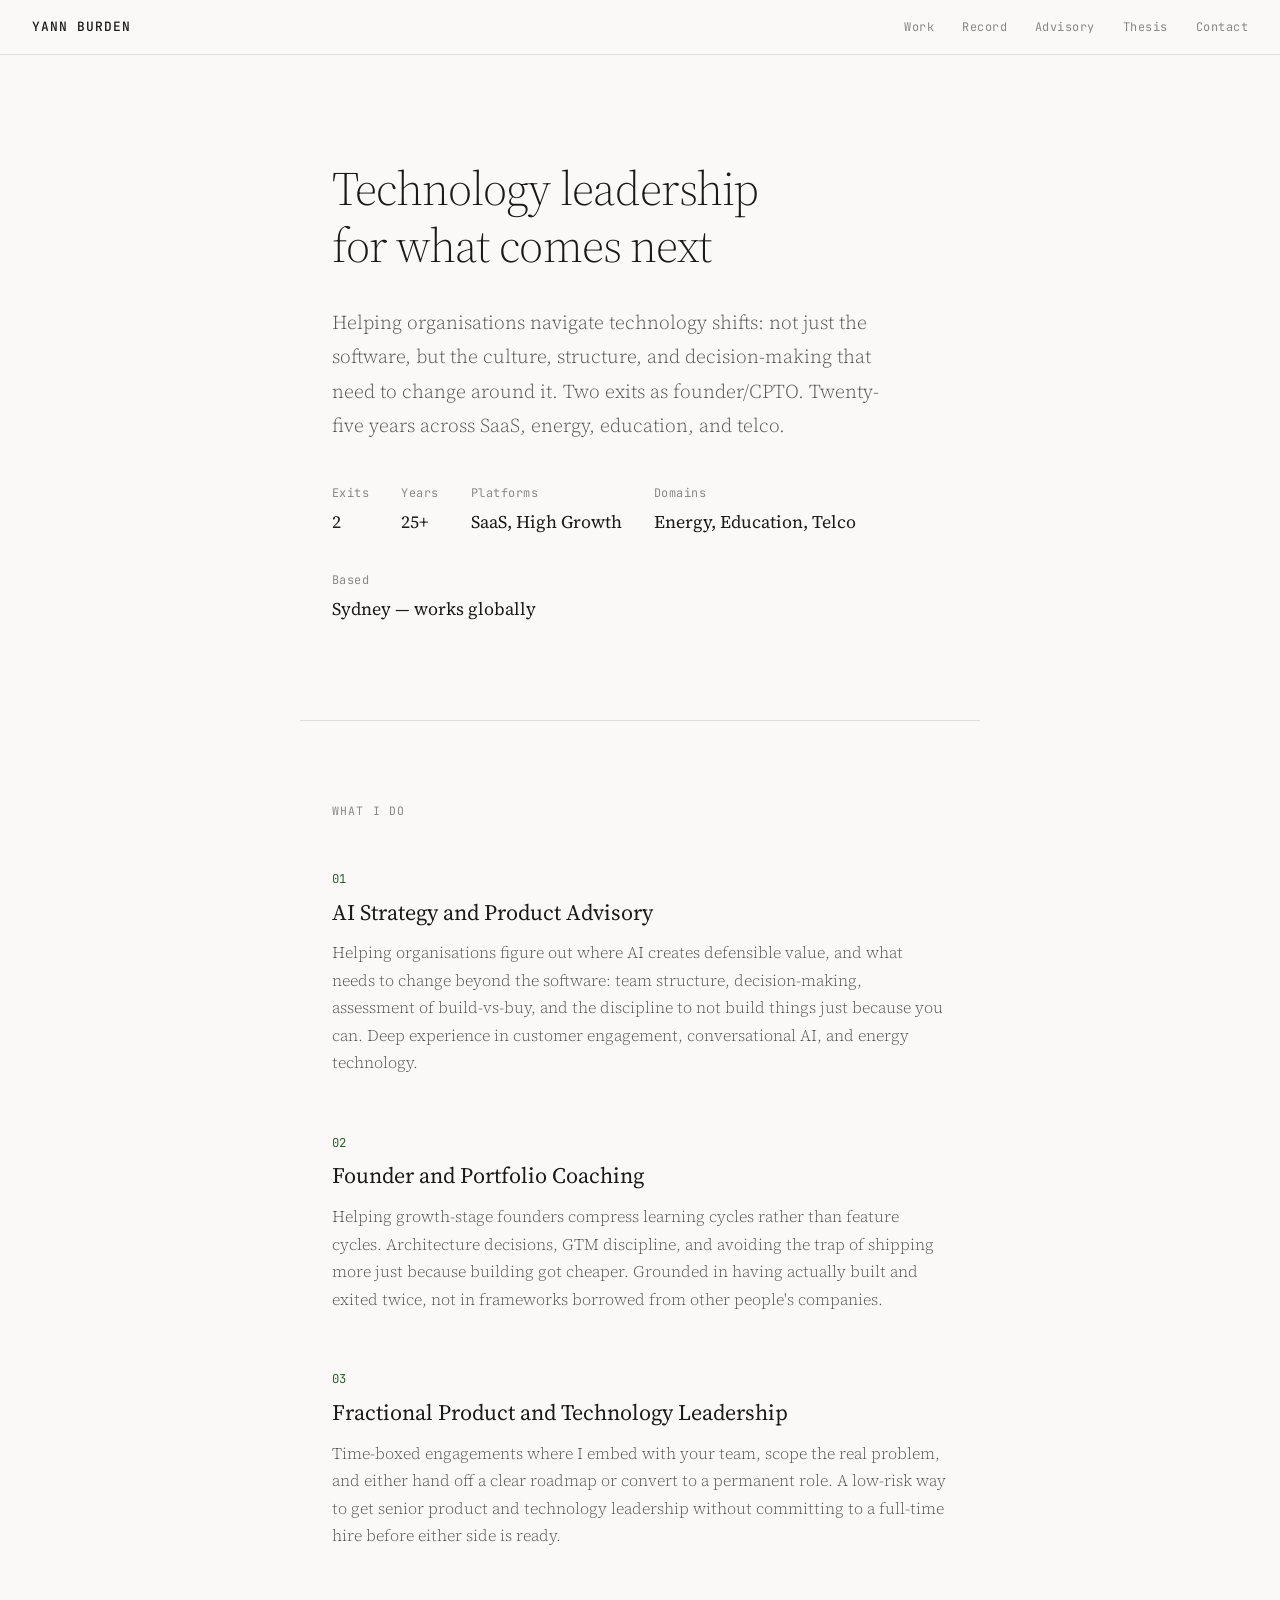
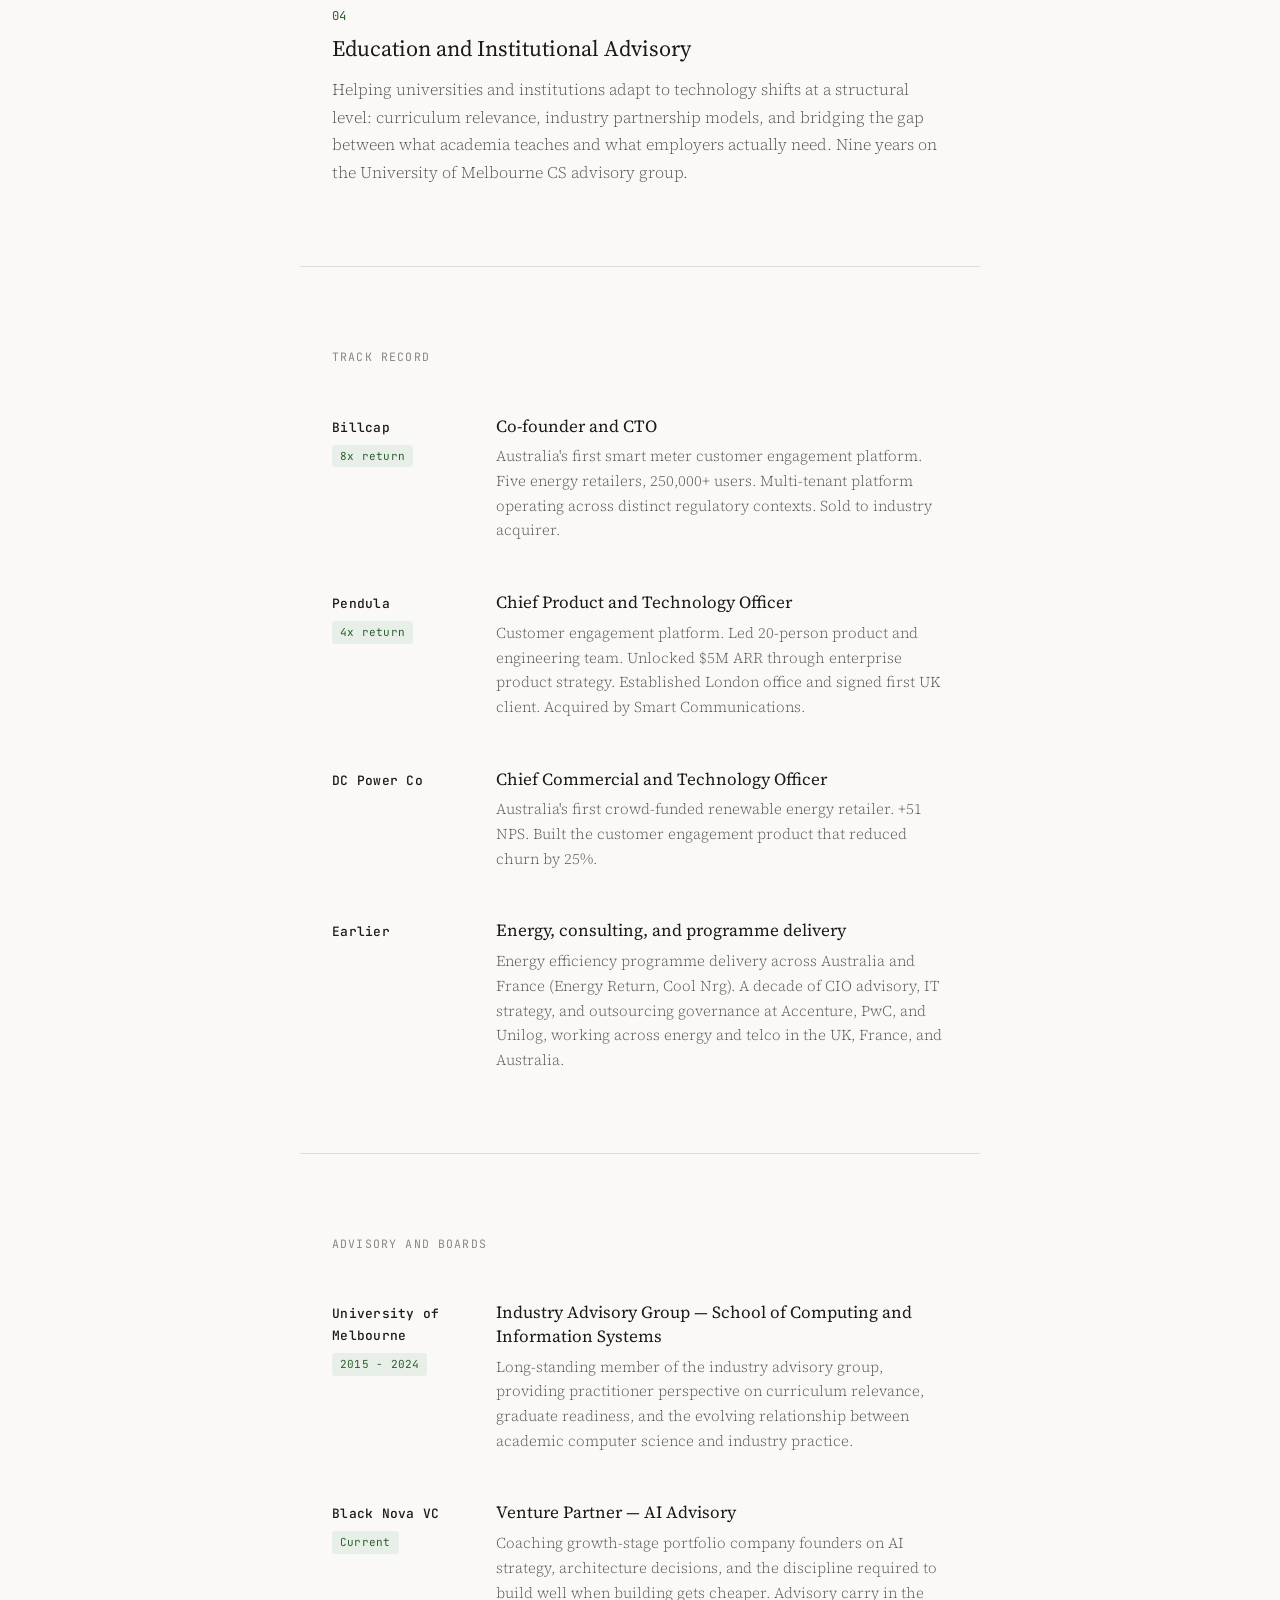
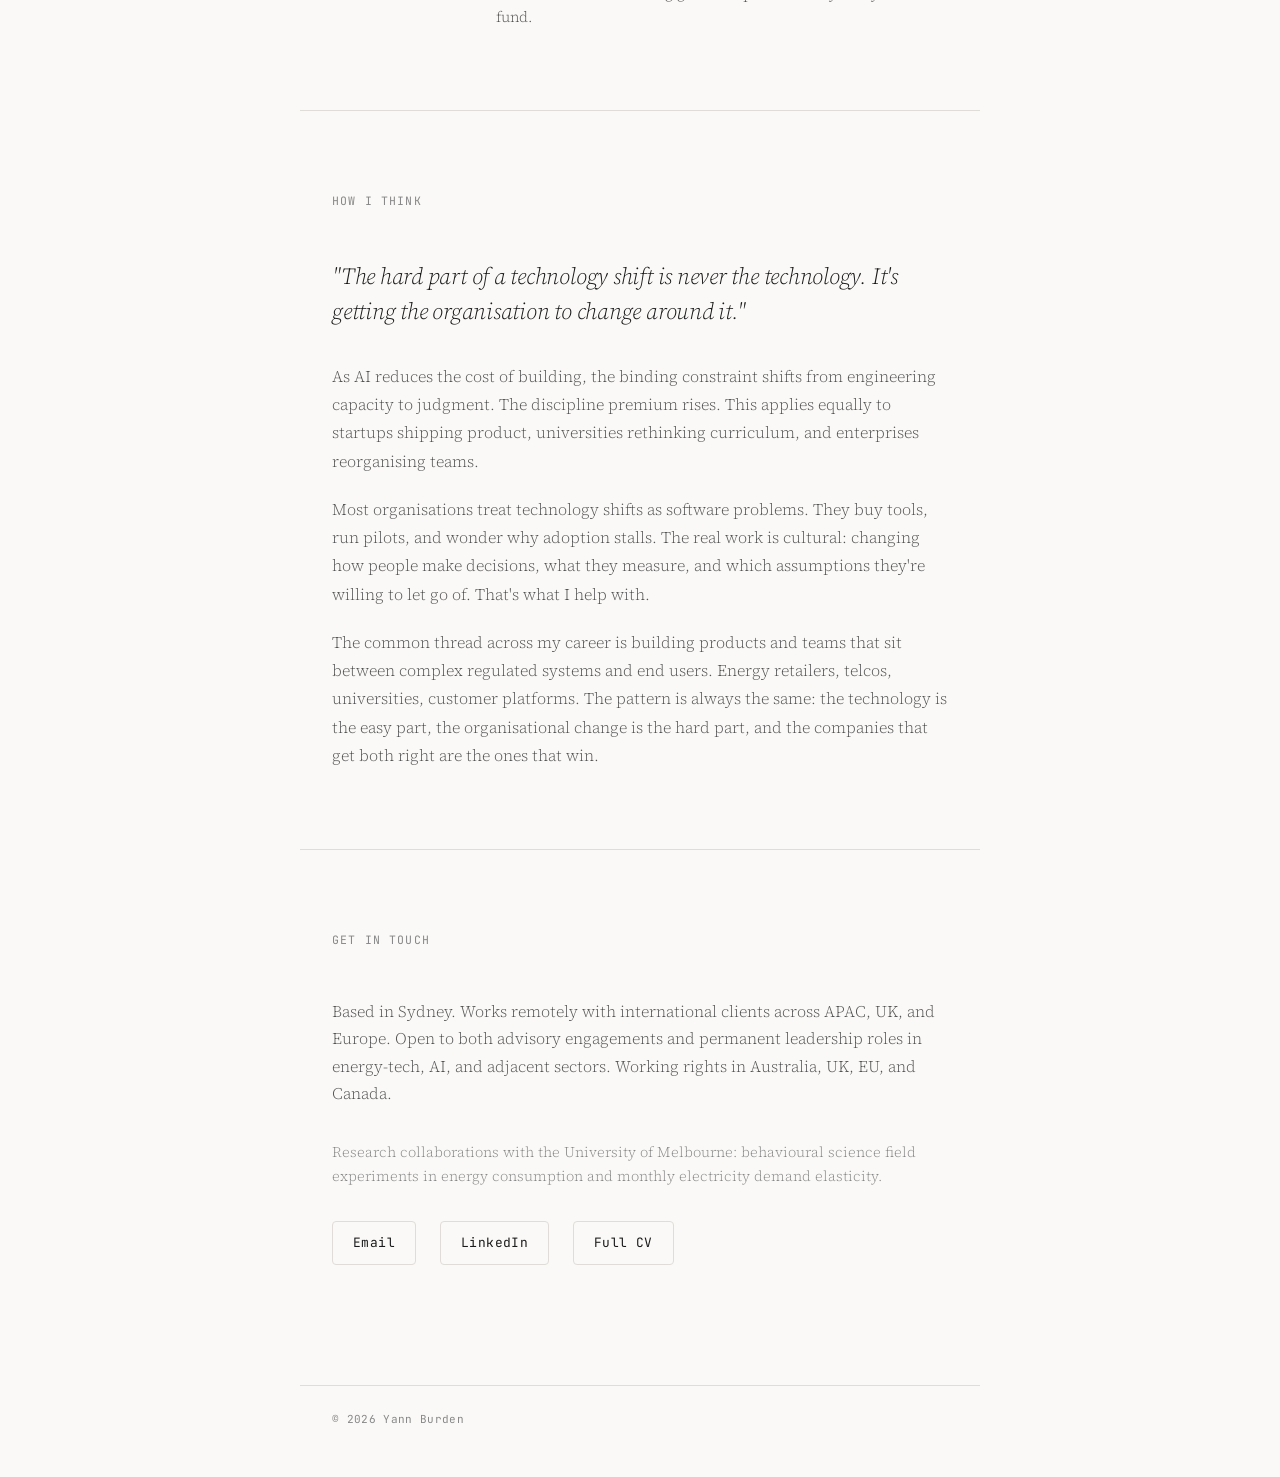
==== index.html @ 2b32b009 "Initial commit: website and data-driven CV" ====
<!DOCTYPE html>
<html lang="en">
<head>
<meta charset="UTF-8">
<meta name="viewport" content="width=device-width, initial-scale=1.0">
<title>Yann Burden — Technology Leadership</title>
<link href="https://fonts.googleapis.com/css2?family=Source+Serif+4:ital,opsz,wght@0,8..60,300;0,8..60,400;0,8..60,600;1,8..60,300;1,8..60,400&family=JetBrains+Mono:wght@400;500&display=swap" rel="stylesheet">
<style>
  :root {
    --fg: #1a1a1a;
    --fg-secondary: #555;
    --fg-tertiary: #888;
    --bg: #faf9f7;
    --bg-card: #f2f0ec;
    --accent: #2c5f2d;
    --accent-light: #e8efe8;
    --border: #e0ddd8;
    --serif: 'Source Serif 4', Georgia, serif;
    --mono: 'JetBrains Mono', 'SF Mono', monospace;
    --max-w: 680px;
    --space-unit: 8px;
  }

  * { margin: 0; padding: 0; box-sizing: border-box; }

  html {
    font-size: 17px;
    -webkit-font-smoothing: antialiased;
    -moz-osx-font-smoothing: grayscale;
  }

  body {
    font-family: var(--serif);
    color: var(--fg);
    background: var(--bg);
    line-height: 1.7;
  }

  /* --- NAV --- */
  nav {
    position: fixed;
    top: 0;
    width: 100%;
    background: rgba(250, 249, 247, 0.92);
    backdrop-filter: blur(12px);
    -webkit-backdrop-filter: blur(12px);
    border-bottom: 1px solid var(--border);
    z-index: 100;
    padding: 16px 32px;
    display: flex;
    justify-content: space-between;
    align-items: center;
  }

  nav .name {
    font-family: var(--mono);
    font-size: 0.76rem;
    font-weight: 500;
    letter-spacing: 0.08em;
    text-transform: uppercase;
    color: var(--fg);
  }

  nav .nav-links {
    display: flex;
    gap: 28px;
  }

  nav a {
    font-family: var(--mono);
    font-size: 0.7rem;
    letter-spacing: 0.04em;
    color: var(--fg-tertiary);
    text-decoration: none;
    transition: color 0.2s;
  }

  nav a:hover { color: var(--fg); }

  /* --- SECTIONS --- */
  section {
    max-width: var(--max-w);
    margin: 0 auto;
    padding: 0 32px;
  }

  /* --- HERO --- */
  .hero {
    padding-top: 160px;
    padding-bottom: 96px;
    border-bottom: 1px solid var(--border);
  }

  .hero h1 {
    font-size: 2.8rem;
    font-weight: 300;
    line-height: 1.2;
    letter-spacing: -0.02em;
    margin-bottom: 32px;
    color: var(--fg);
  }

  .hero p {
    font-size: 1.15rem;
    line-height: 1.75;
    color: var(--fg-secondary);
    max-width: 560px;
    font-weight: 300;
  }

  .hero .meta {
    margin-top: 40px;
    display: flex;
    gap: 32px;
    flex-wrap: wrap;
  }

  .hero .meta-item {
    font-family: var(--mono);
    font-size: 0.7rem;
    letter-spacing: 0.04em;
    color: var(--fg-tertiary);
  }

  .hero .meta-item span {
    display: block;
    font-family: var(--serif);
    font-size: 1.05rem;
    color: var(--fg);
    margin-top: 4px;
    font-weight: 400;
    letter-spacing: 0;
  }

  /* --- OFFERINGS --- */
  .offerings {
    padding-top: 80px;
    padding-bottom: 80px;
    border-bottom: 1px solid var(--border);
  }

  .section-label {
    font-family: var(--mono);
    font-size: 0.68rem;
    letter-spacing: 0.1em;
    text-transform: uppercase;
    color: var(--fg-tertiary);
    margin-bottom: 48px;
  }

  .offering {
    margin-bottom: 56px;
  }

  .offering:last-child { margin-bottom: 0; }

  .offering-number {
    font-family: var(--mono);
    font-size: 0.72rem;
    color: var(--accent);
    margin-bottom: 8px;
  }

  .offering h3 {
    font-size: 1.3rem;
    font-weight: 400;
    margin-bottom: 12px;
    line-height: 1.35;
  }

  .offering p {
    font-size: 0.95rem;
    color: var(--fg-secondary);
    line-height: 1.7;
    font-weight: 300;
  }

  /* --- TRACK RECORD --- */
  .track-record {
    padding-top: 80px;
    padding-bottom: 80px;
    border-bottom: 1px solid var(--border);
  }

  .record {
    margin-bottom: 48px;
    display: grid;
    grid-template-columns: 140px 1fr;
    gap: 24px;
    align-items: baseline;
  }

  .record:last-child { margin-bottom: 0; }

  .record-company {
    font-family: var(--mono);
    font-size: 0.76rem;
    font-weight: 500;
    letter-spacing: 0.02em;
    color: var(--fg);
  }

  .record-return {
    display: inline-block;
    font-family: var(--mono);
    font-size: 0.65rem;
    color: var(--accent);
    background: var(--accent-light);
    padding: 2px 8px;
    border-radius: 3px;
    margin-top: 6px;
    letter-spacing: 0.02em;
  }

  .record-detail h4 {
    font-size: 1rem;
    font-weight: 400;
    margin-bottom: 6px;
    line-height: 1.4;
  }

  .record-detail p {
    font-size: 0.88rem;
    color: var(--fg-secondary);
    line-height: 1.65;
    font-weight: 300;
  }

  /* --- THESIS --- */
  .thesis {
    padding-top: 80px;
    padding-bottom: 80px;
    border-bottom: 1px solid var(--border);
  }

  .thesis blockquote {
    font-size: 1.35rem;
    font-weight: 300;
    line-height: 1.55;
    color: var(--fg);
    margin-bottom: 32px;
    font-style: italic;
    letter-spacing: -0.01em;
  }

  .thesis p {
    font-size: 0.95rem;
    color: var(--fg-secondary);
    line-height: 1.75;
    font-weight: 300;
    margin-bottom: 20px;
  }

  .thesis p:last-child { margin-bottom: 0; }

  /* --- CONTACT --- */
  .contact {
    padding-top: 80px;
    padding-bottom: 120px;
  }

  .contact p {
    font-size: 0.95rem;
    color: var(--fg-secondary);
    line-height: 1.7;
    font-weight: 300;
    margin-bottom: 32px;
  }

  .contact-links {
    display: flex;
    gap: 24px;
    flex-wrap: wrap;
  }

  .contact-links a {
    font-family: var(--mono);
    font-size: 0.76rem;
    letter-spacing: 0.03em;
    color: var(--fg);
    text-decoration: none;
    padding: 10px 20px;
    border: 1px solid var(--border);
    border-radius: 4px;
    transition: all 0.2s;
  }

  .contact-links a:hover {
    border-color: var(--fg);
    background: var(--fg);
    color: var(--bg);
  }

  /* --- FOOTER --- */
  footer {
    max-width: var(--max-w);
    margin: 0 auto;
    padding: 24px 32px 48px;
    border-top: 1px solid var(--border);
  }

  footer p {
    font-family: var(--mono);
    font-size: 0.65rem;
    color: var(--fg-tertiary);
    letter-spacing: 0.03em;
  }

  /* --- RESPONSIVE --- */
  @media (max-width: 640px) {
    .hero { padding-top: 120px; padding-bottom: 64px; }
    .hero h1 { font-size: 2rem; }
    .hero p { font-size: 1.05rem; }
    .record { grid-template-columns: 1fr; gap: 8px; }
    .hero .meta { gap: 24px; }
    nav { padding: 14px 20px; }
    section { padding-left: 20px; padding-right: 20px; }
    .thesis blockquote { font-size: 1.15rem; }
  }

  /* --- ENTRANCE ANIMATIONS --- */
  .fade-in {
    opacity: 0;
    transform: translateY(16px);
    animation: fadeUp 0.6s ease forwards;
  }

  @keyframes fadeUp {
    to { opacity: 1; transform: translateY(0); }
  }

  .delay-1 { animation-delay: 0.1s; }
  .delay-2 { animation-delay: 0.2s; }
  .delay-3 { animation-delay: 0.35s; }
  .delay-4 { animation-delay: 0.5s; }
</style>
</head>
<body>

<nav>
  <div class="name">Yann Burden</div>
  <div class="nav-links">
    <a href="#work">Work</a>
    <a href="#record">Record</a>
    <a href="#advisory">Advisory</a>
    <a href="#thesis">Thesis</a>
    <a href="#contact">Contact</a>
  </div>
</nav>

<section class="hero">
  <h1 class="fade-in">Technology leadership<br>for what comes next</h1>
  <p class="fade-in delay-1">Helping organisations navigate technology shifts: not just the software, but the culture, structure, and decision-making that need to change around it. Two exits as founder/CPTO. Twenty-five years across SaaS, energy, education, and telco.</p>
  <div class="meta fade-in delay-2">
    <div class="meta-item">Exits<span>2</span></div>
    <div class="meta-item">Years<span>25+</span></div>
    <div class="meta-item">Platforms<span>SaaS, High Growth</span></div>
    <div class="meta-item">Domains<span>Energy, Education, Telco</span></div>
    <div class="meta-item">Based<span>Sydney — works globally</span></div>
  </div>
</section>

<section class="offerings" id="work">
  <div class="section-label">What I do</div>

  <div class="offering fade-in">
    <div class="offering-number">01</div>
    <h3>AI Strategy and Product Advisory</h3>
    <p>Helping organisations figure out where AI creates defensible value, and what needs to change beyond the software: team structure, decision-making, assessment of build-vs-buy, and the discipline to not build things just because you can. Deep experience in customer engagement, conversational AI, and energy technology.</p>
  </div>

  <div class="offering fade-in">
    <div class="offering-number">02</div>
    <h3>Founder and Portfolio Coaching</h3>
    <p>Helping growth-stage founders compress learning cycles rather than feature cycles. Architecture decisions, GTM discipline, and avoiding the trap of shipping more just because building got cheaper. Grounded in having actually built and exited twice, not in frameworks borrowed from other people's companies.</p>
  </div>

  <div class="offering fade-in">
    <div class="offering-number">03</div>
    <h3>Fractional Product and Technology Leadership</h3>
    <p>Time-boxed engagements where I embed with your team, scope the real problem, and either hand off a clear roadmap or convert to a permanent role. A low-risk way to get senior product and technology leadership without committing to a full-time hire before either side is ready.</p>
  </div>

  <div class="offering fade-in">
    <div class="offering-number">04</div>
    <h3>Education and Institutional Advisory</h3>
    <p>Helping universities and institutions adapt to technology shifts at a structural level: curriculum relevance, industry partnership models, and bridging the gap between what academia teaches and what employers actually need. Nine years on the University of Melbourne CS advisory group.</p>
  </div>
</section>

<section class="track-record" id="record">
  <div class="section-label">Track record</div>

  <div class="record fade-in">
    <div>
      <div class="record-company">Billcap</div>
      <div class="record-return">8x return</div>
    </div>
    <div class="record-detail">
      <h4>Co-founder and CTO</h4>
      <p>Australia's first smart meter customer engagement platform. Five energy retailers, 250,000+ users. Multi-tenant platform operating across distinct regulatory contexts. Sold to industry acquirer.</p>
    </div>
  </div>

  <div class="record fade-in">
    <div>
      <div class="record-company">Pendula</div>
      <div class="record-return">4x return</div>
    </div>
    <div class="record-detail">
      <h4>Chief Product and Technology Officer</h4>
      <p>Customer engagement platform. Led 20-person product and engineering team. Unlocked $5M ARR through enterprise product strategy. Established London office and signed first UK client. Acquired by Smart Communications.</p>
    </div>
  </div>

  <div class="record fade-in">
    <div>
      <div class="record-company">DC Power Co</div>
    </div>
    <div class="record-detail">
      <h4>Chief Commercial and Technology Officer</h4>
      <p>Australia's first crowd-funded renewable energy retailer. +51 NPS. Built the customer engagement product that reduced churn by 25%.</p>
    </div>
  </div>

  <div class="record fade-in">
    <div>
      <div class="record-company">Earlier</div>
    </div>
    <div class="record-detail">
      <h4>Energy, consulting, and programme delivery</h4>
      <p>Energy efficiency programme delivery across Australia and France (Energy Return, Cool Nrg). A decade of CIO advisory, IT strategy, and outsourcing governance at Accenture, PwC, and Unilog, working across energy and telco in the UK, France, and Australia.</p>
    </div>
  </div>
</section>

<section class="track-record" id="advisory">
  <div class="section-label">Advisory and boards</div>

  <div class="record fade-in">
    <div>
      <div class="record-company">University of Melbourne</div>
      <div class="record-return">2015 - 2024</div>
    </div>
    <div class="record-detail">
      <h4>Industry Advisory Group — School of Computing and Information Systems</h4>
      <p>Long-standing member of the industry advisory group, providing practitioner perspective on curriculum relevance, graduate readiness, and the evolving relationship between academic computer science and industry practice.</p>
    </div>
  </div>

  <div class="record fade-in">
    <div>
      <div class="record-company">Black Nova VC</div>
      <div class="record-return">Current</div>
    </div>
    <div class="record-detail">
      <h4>Venture Partner — AI Advisory</h4>
      <p>Coaching growth-stage portfolio company founders on AI strategy, architecture decisions, and the discipline required to build well when building gets cheaper. Advisory carry in the fund.</p>
    </div>
  </div>
</section>

<section class="thesis" id="thesis">
  <div class="section-label">How I think</div>

  <blockquote class="fade-in">"The hard part of a technology shift is never the technology. It's getting the organisation to change around it."</blockquote>

  <p class="fade-in">As AI reduces the cost of building, the binding constraint shifts from engineering capacity to judgment. The discipline premium rises. This applies equally to startups shipping product, universities rethinking curriculum, and enterprises reorganising teams.</p>

  <p class="fade-in">Most organisations treat technology shifts as software problems. They buy tools, run pilots, and wonder why adoption stalls. The real work is cultural: changing how people make decisions, what they measure, and which assumptions they're willing to let go of. That's what I help with.</p>

  <p class="fade-in">The common thread across my career is building products and teams that sit between complex regulated systems and end users. Energy retailers, telcos, universities, customer platforms. The pattern is always the same: the technology is the easy part, the organisational change is the hard part, and the companies that get both right are the ones that win.</p>
</section>

<section class="contact" id="contact">
  <div class="section-label">Get in touch</div>

  <p>Based in Sydney. Works remotely with international clients across APAC, UK, and Europe. Open to both advisory engagements and permanent leadership roles in energy-tech, AI, and adjacent sectors. Working rights in Australia, UK, EU, and Canada.</p>

  <p style="font-size: 0.85rem; color: var(--fg-tertiary); margin-bottom: 32px; font-weight: 300;">Research collaborations with the University of Melbourne: behavioural science field experiments in energy consumption and monthly electricity demand elasticity.</p>

  <div class="contact-links">
    <a href="/cdn-cgi/l/email-protection#5920383737193c373c2b3e202b3c2d2c2b37773a36">Email</a>
    <a href="https://www.linkedin.com/in/yannburden" target="_blank">LinkedIn</a>
    <a href="https://energyreturn.co/me" target="_blank">Full CV</a>
  </div>
</section>

<footer>
  <p>&copy; 2026 Yann Burden</p>
</footer>

<script data-cfasync="false" src="/cdn-cgi/scripts/5c5dd728/cloudflare-static/email-decode.min.js"></script><script>
  // Intersection Observer for scroll-triggered fade-ins
  const observer = new IntersectionObserver((entries) => {
    entries.forEach(entry => {
      if (entry.isIntersecting) {
        entry.target.style.animationPlayState = 'running';
        observer.unobserve(entry.target);
      }
    });
  }, { threshold: 0.15 });

  document.querySelectorAll('.offerings .fade-in, .track-reco
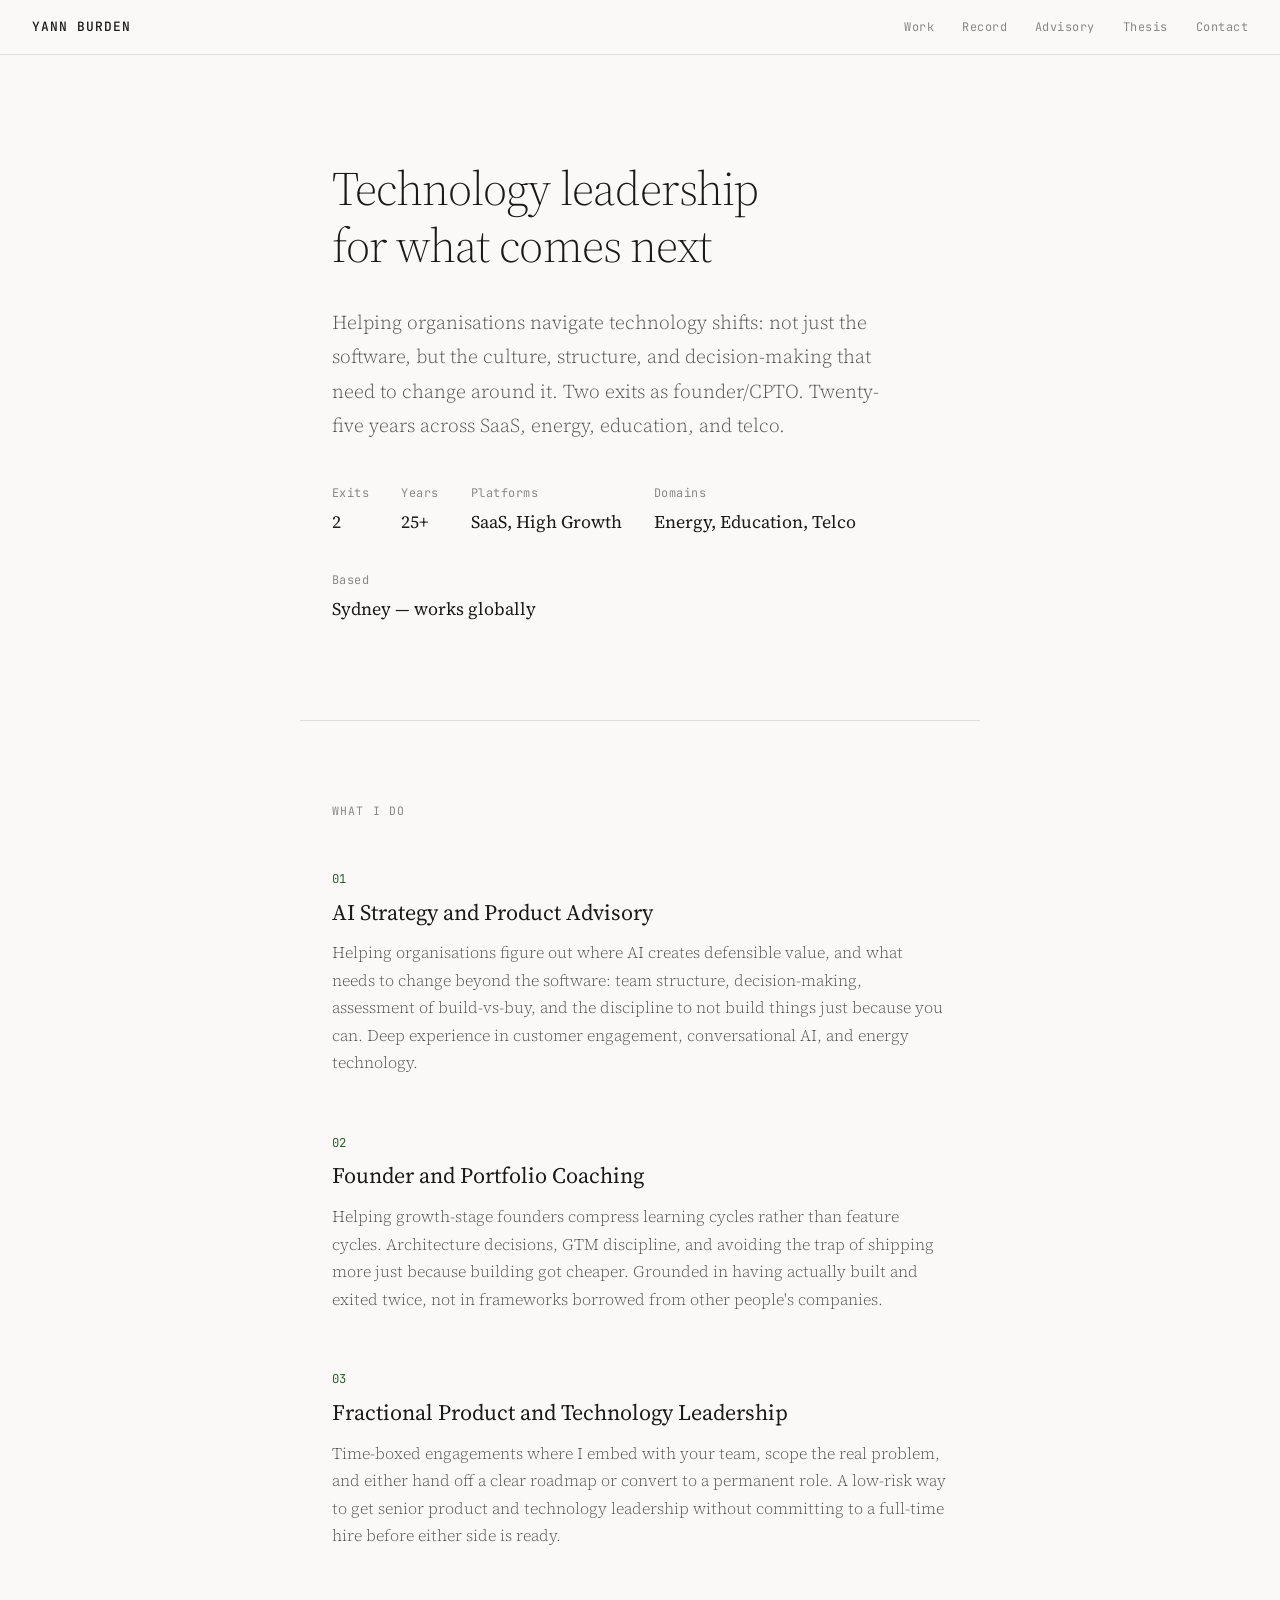
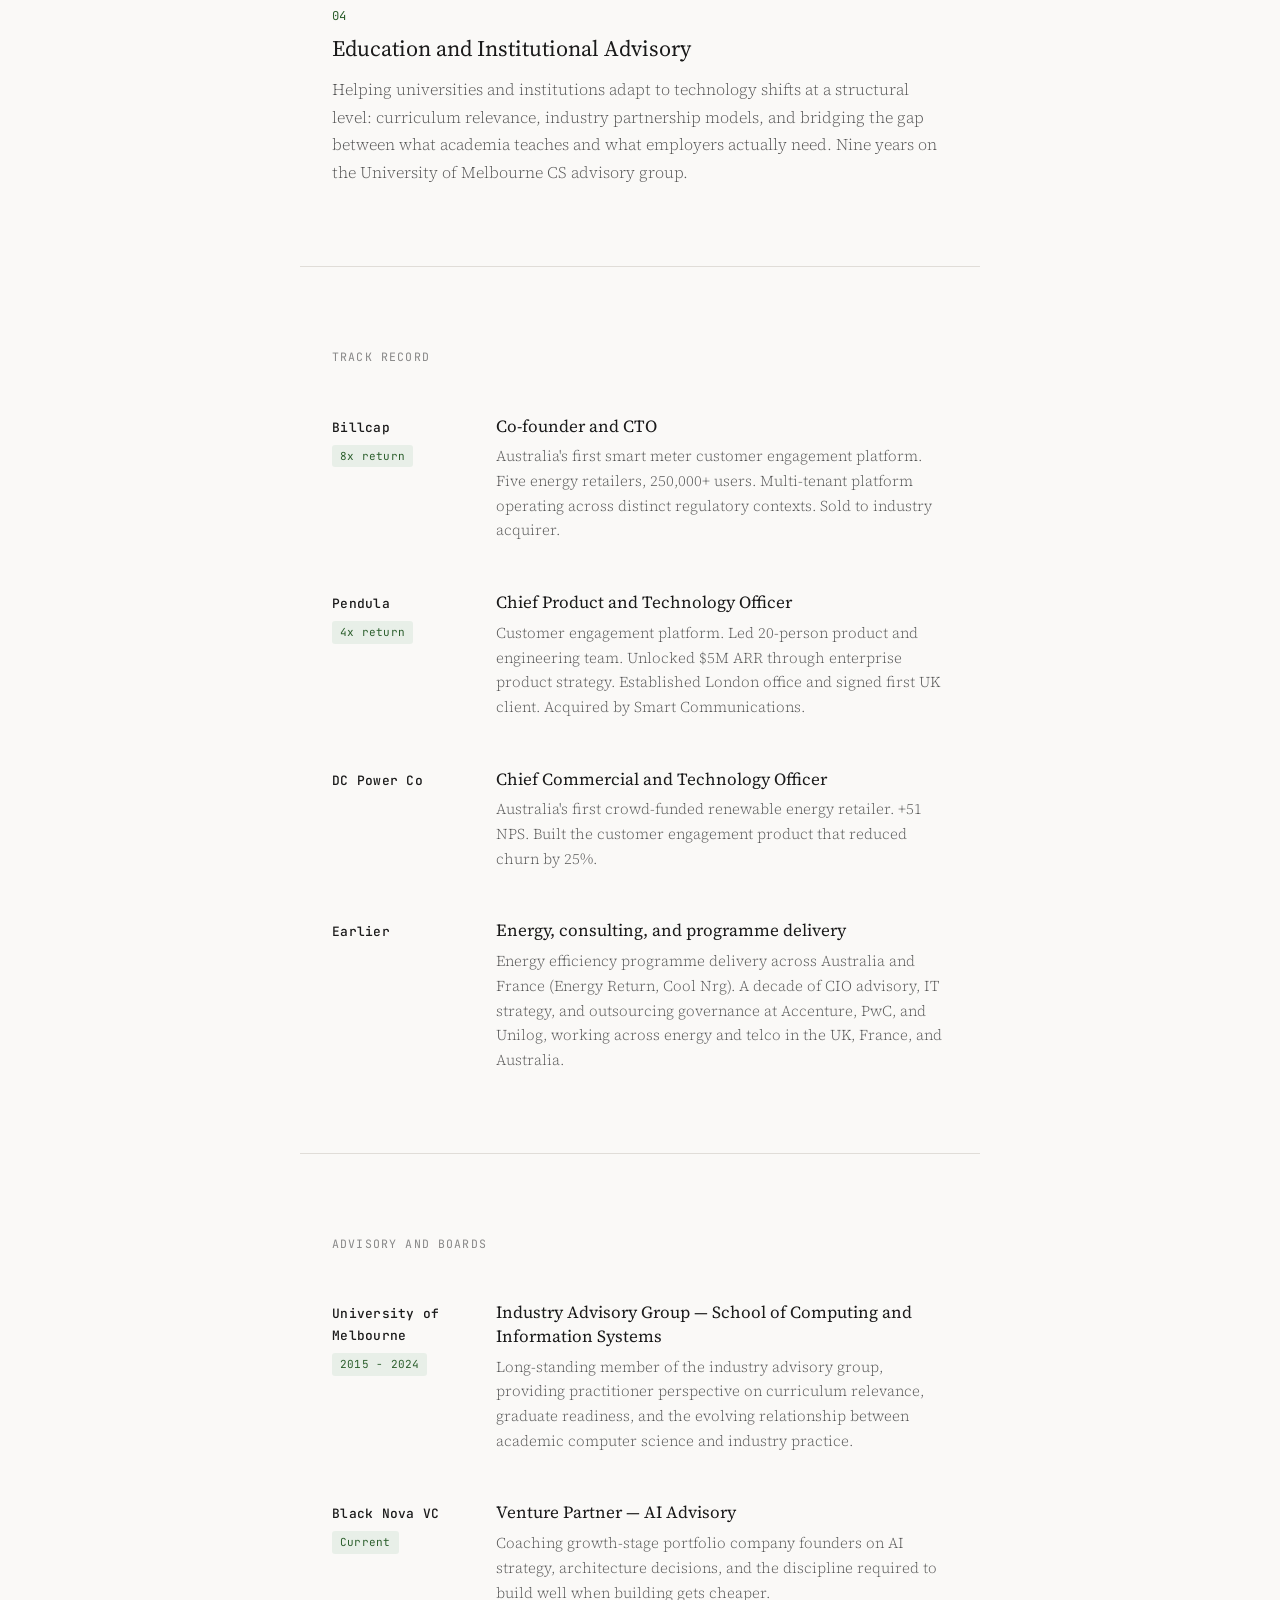
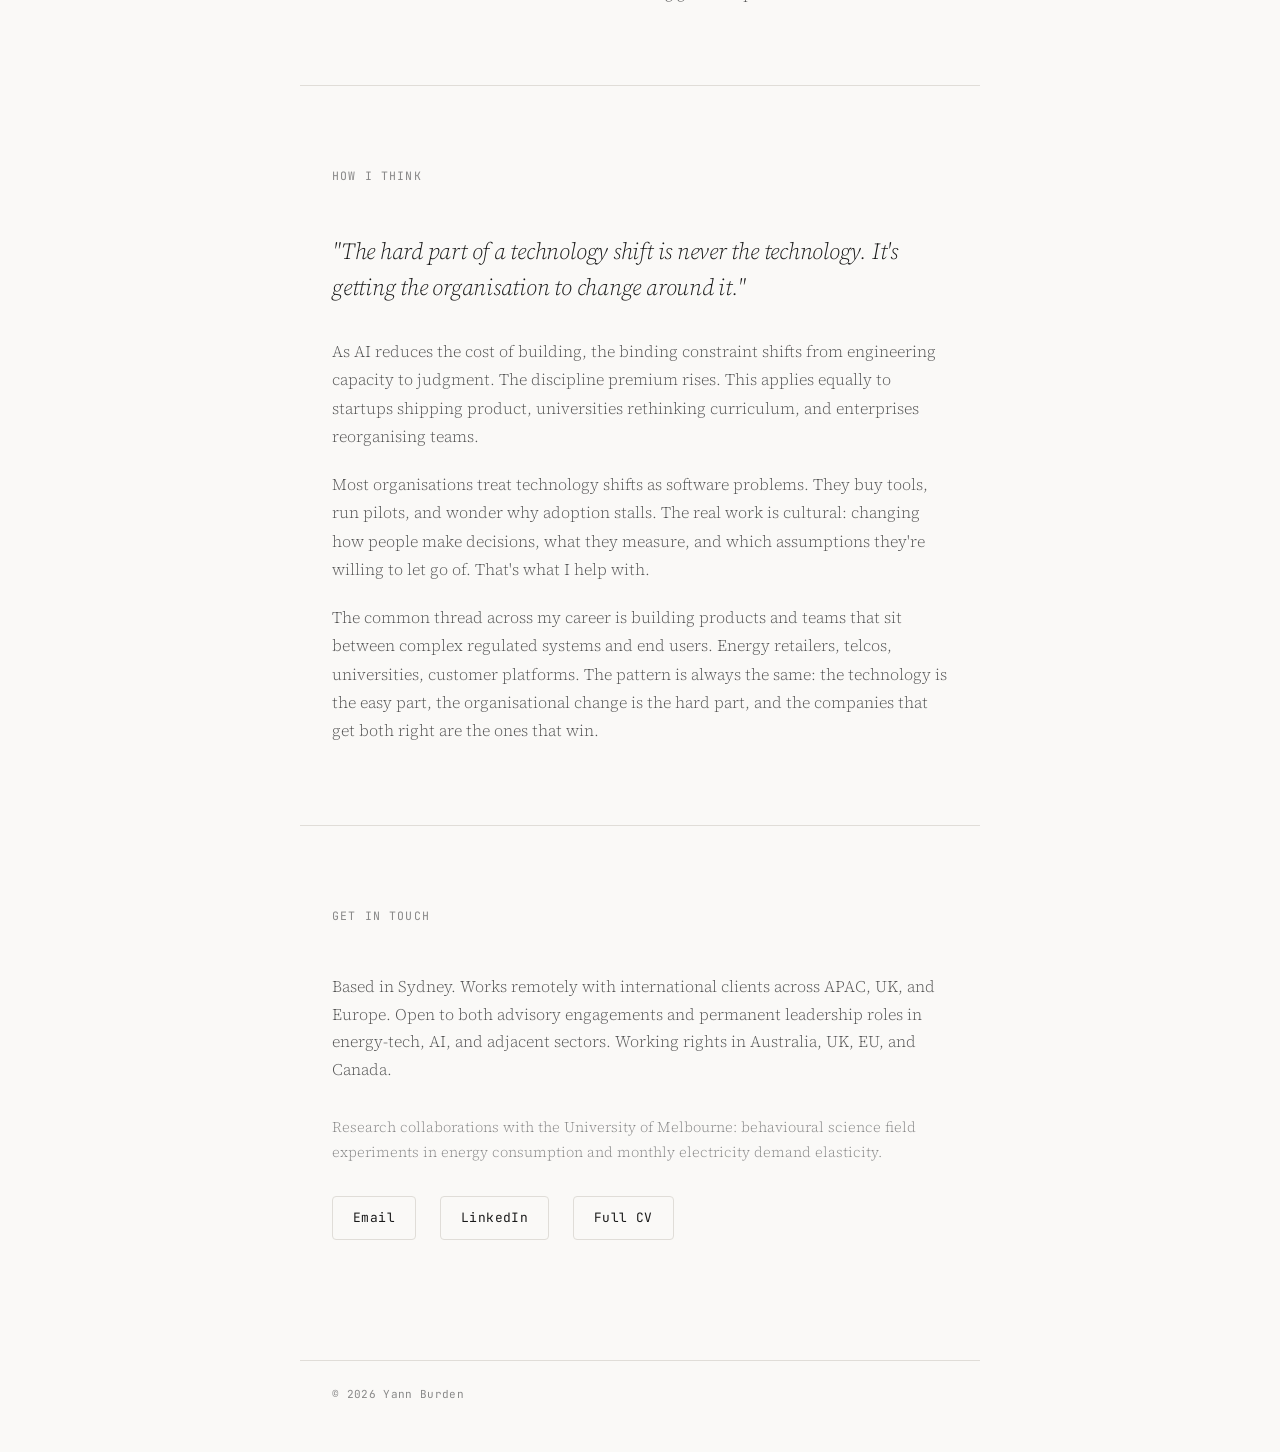
==== commit 04bd8801: "Remove advisory carry reference from Black Nova VC description Co-Authored-By: Claude Opus 4.6 <nore" ====
--- a/index.html
+++ b/index.html
@@ -455,7 +455,7 @@
     </div>
     <div class="record-detail">
       <h4>Venture Partner — AI Advisory</h4>
-      <p>Coaching growth-stage portfolio company founders on AI strategy, architecture decisions, and the discipline required to build well when building gets cheaper. Advisory carry in the fund.</p>
+      <p>Coaching growth-stage portfolio company founders on AI strategy, architecture decisions, and the discipline required to build well when building gets cheaper.</p>
     </div>
   </div>
 </section>
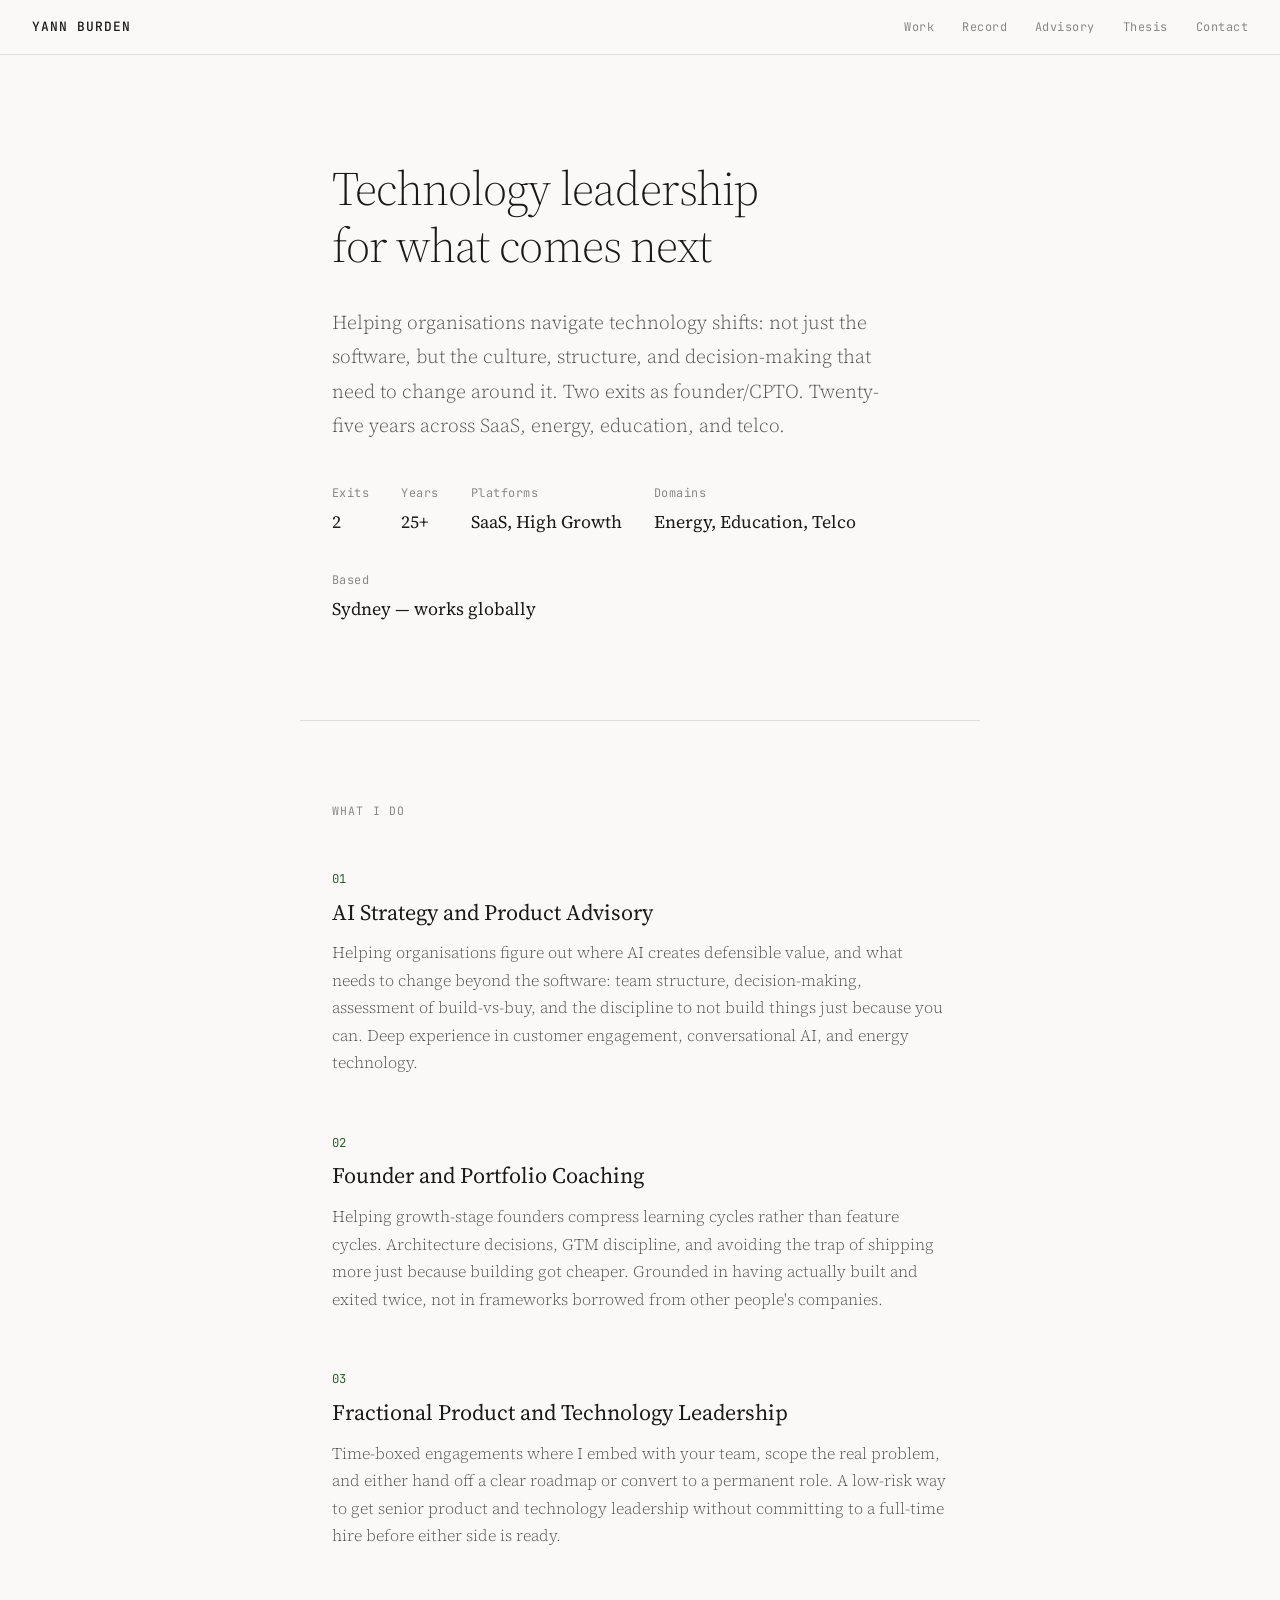
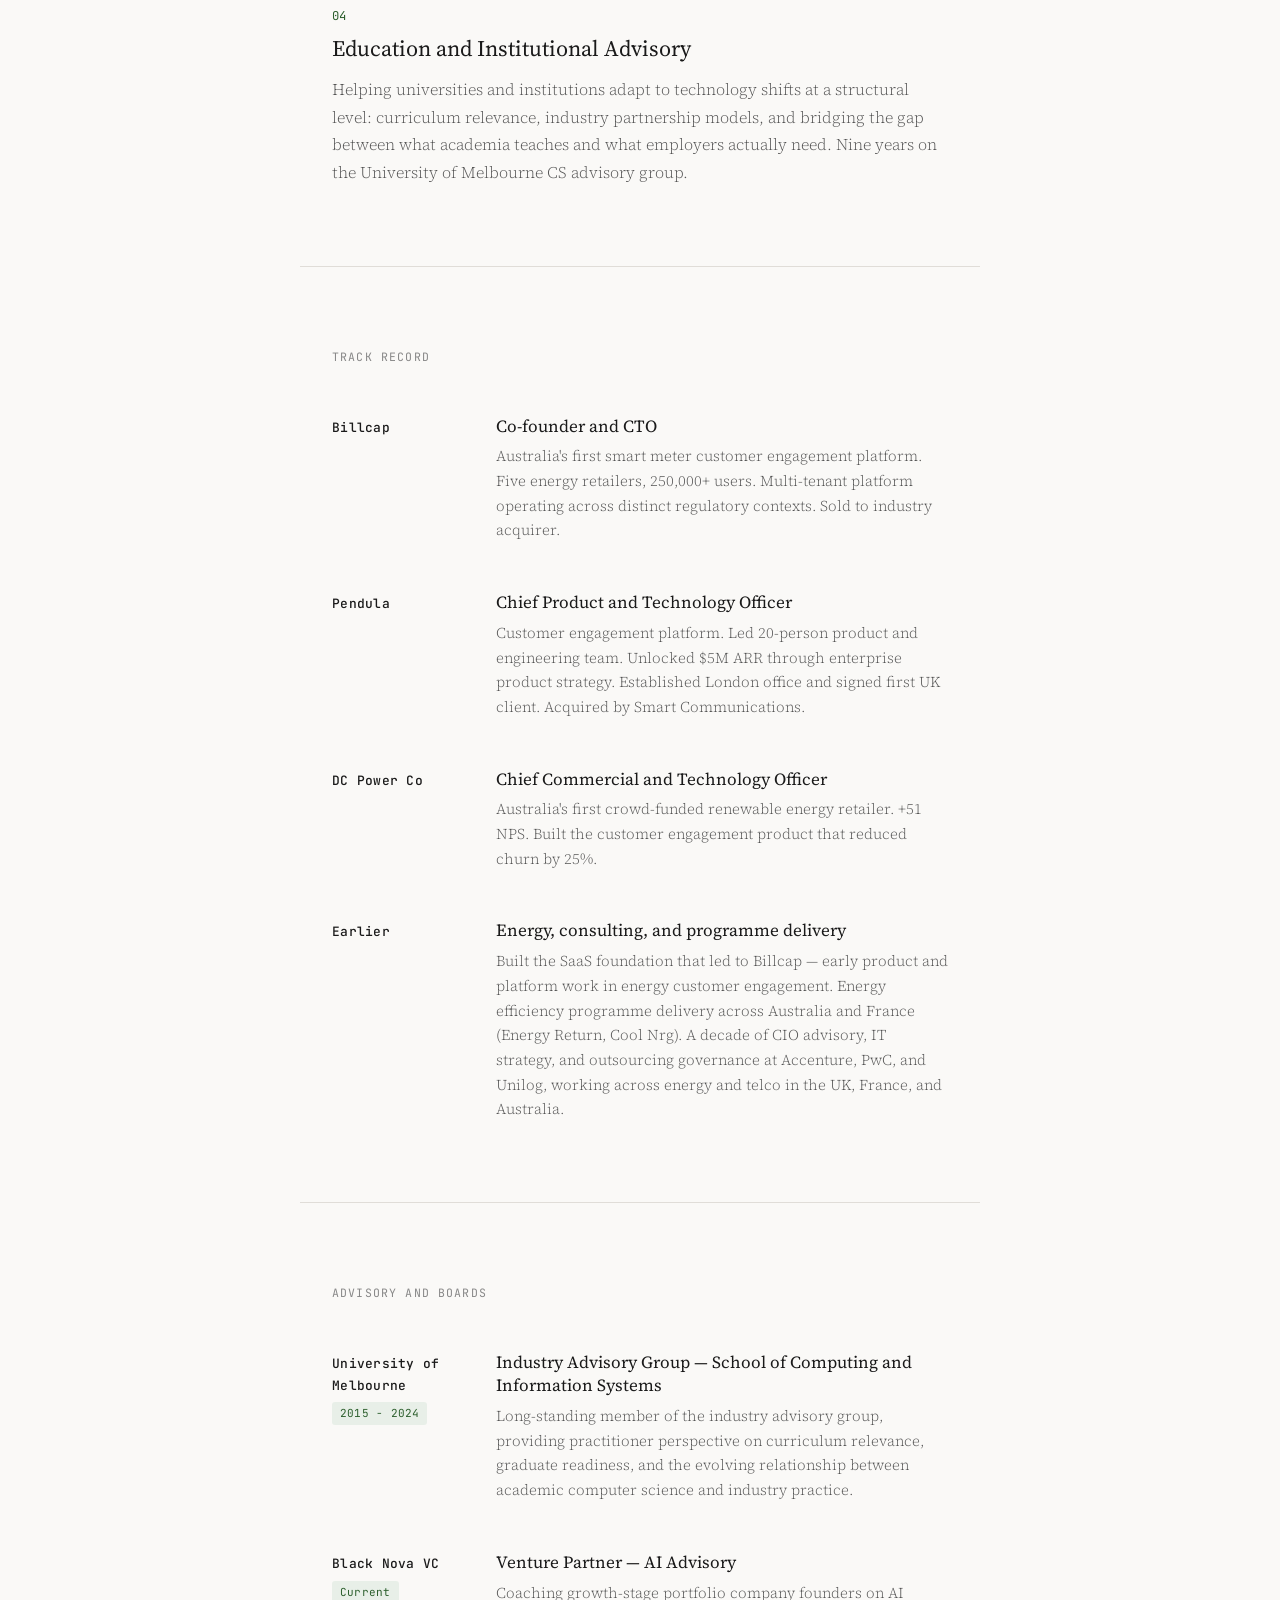
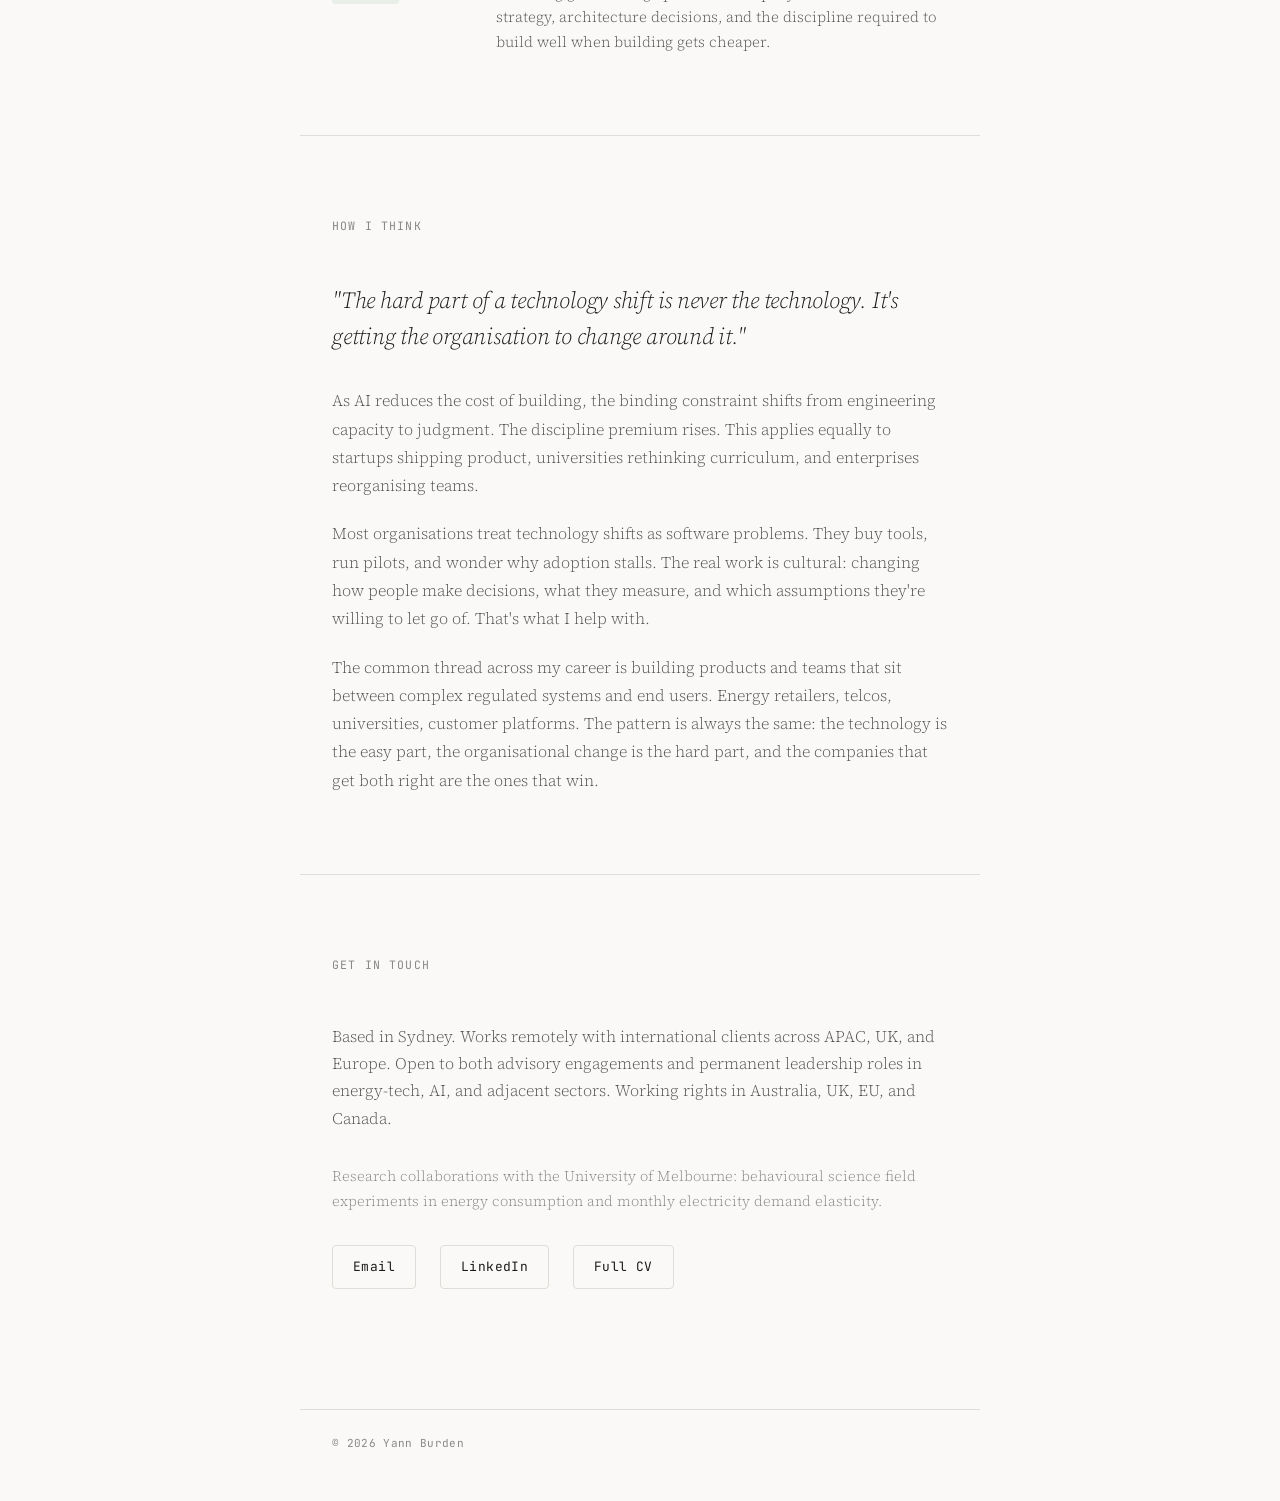
==== commit a46ad243: "Remove investor return badges, add Billcap backstory to Earlier section Co-Authored-By: Claude Opus " ====
--- a/index.html
+++ b/index.html
@@ -394,7 +394,6 @@
   <div class="record fade-in">
     <div>
       <div class="record-company">Billcap</div>
-      <div class="record-return">8x return</div>
     </div>
     <div class="record-detail">
       <h4>Co-founder and CTO</h4>
@@ -405,7 +404,6 @@
   <div class="record fade-in">
     <div>
       <div class="record-company">Pendula</div>
-      <div class="record-return">4x return</div>
     </div>
     <div class="record-detail">
       <h4>Chief Product and Technology Officer</h4>
@@ -429,7 +427,7 @@
     </div>
     <div class="record-detail">
       <h4>Energy, consulting, and programme delivery</h4>
-      <p>Energy efficiency programme delivery across Australia and France (Energy Return, Cool Nrg). A decade of CIO advisory, IT strategy, and outsourcing governance at Accenture, PwC, and Unilog, working across energy and telco in the UK, France, and Australia.</p>
+      <p>Built the SaaS foundation that led to Billcap — early product and platform work in energy customer engagement. Energy efficiency programme delivery across Australia and France (Energy Return, Cool Nrg). A decade of CIO advisory, IT strategy, and outsourcing governance at Accenture, PwC, and Unilog, working across energy and telco in the UK, France, and Australia.</p>
     </div>
   </div>
 </section>
